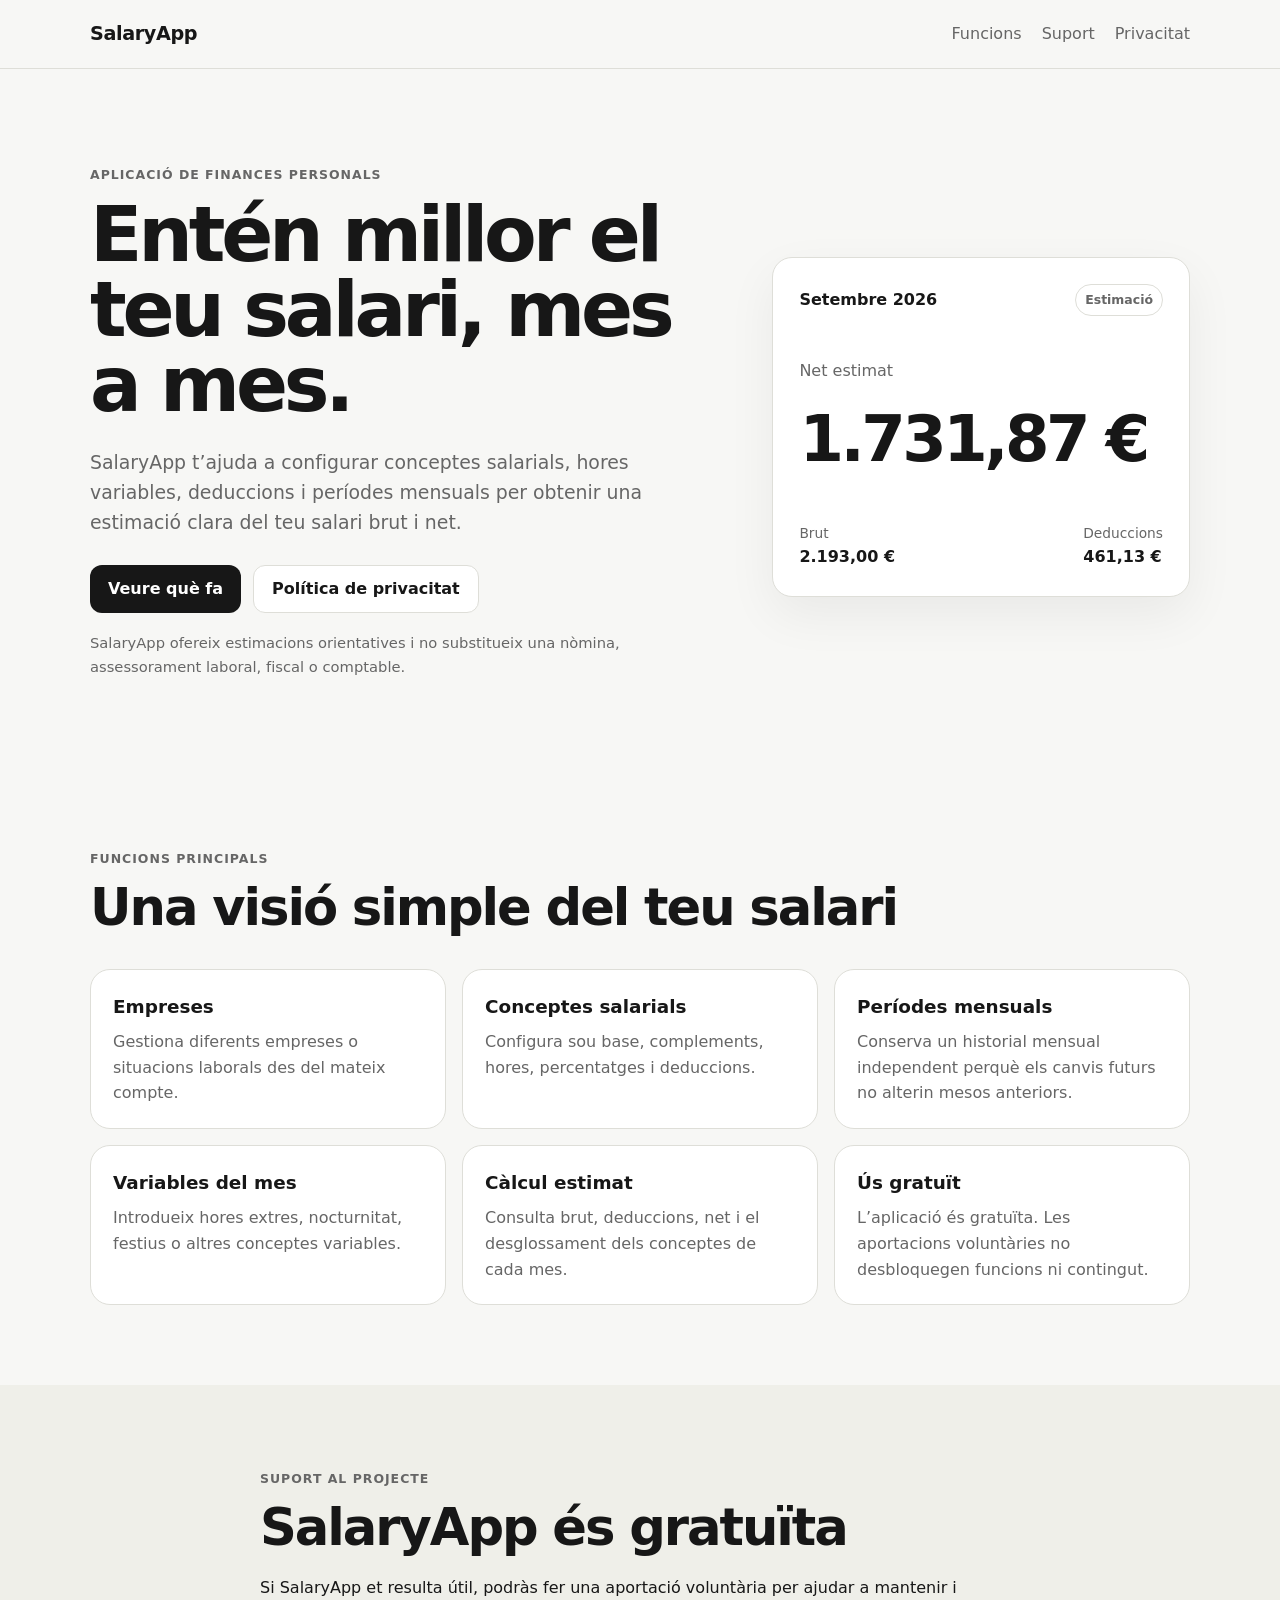
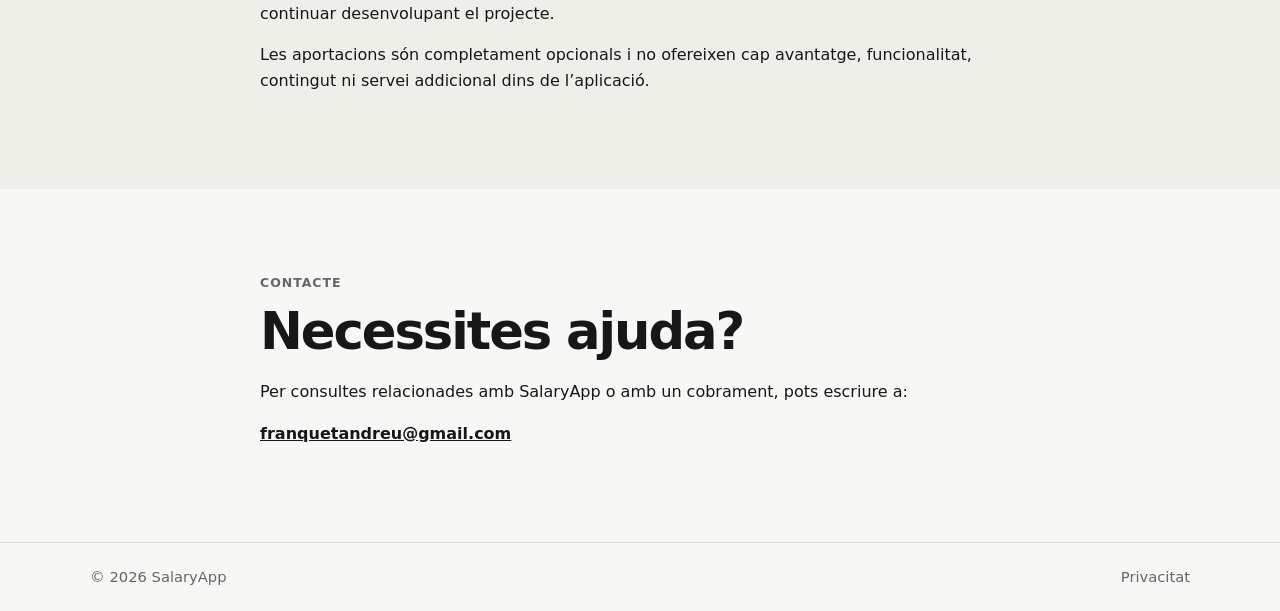
==== index.html @ c5e85986 "Initial SalaryApp landing" ====
<!doctype html>
<html lang="ca">
<head>
  <meta charset="utf-8">
  <meta name="viewport" content="width=device-width, initial-scale=1">
  <meta name="description" content="SalaryApp és una aplicació per estimar i organitzar el teu salari mensual.">
  <title>SalaryApp — Estima i organitza el teu salari</title>
  <link rel="stylesheet" href="styles.css">
</head>
<body>
<header class="site-header">
  <div class="container header-inner">
    <a class="brand" href="#top">SalaryApp</a>
    <nav class="nav">
      <a href="#funcions">Funcions</a>
      <a href="#suport">Suport</a>
      <a href="privacy.html">Privacitat</a>
    </nav>
  </div>
</header>

<main id="top">
  <section class="hero">
    <div class="container hero-grid">
      <div>
        <span class="eyebrow">Aplicació de finances personals</span>
        <h1>Entén millor el teu salari, mes a mes.</h1>
        <p class="lead">
          SalaryApp t’ajuda a configurar conceptes salarials, hores variables,
          deduccions i períodes mensuals per obtenir una estimació clara del teu
          salari brut i net.
        </p>
        <div class="hero-actions">
          <a class="button primary" href="#funcions">Veure què fa</a>
          <a class="button secondary" href="privacy.html">Política de privacitat</a>
        </div>
        <p class="note">
          SalaryApp ofereix estimacions orientatives i no substitueix una nòmina,
          assessorament laboral, fiscal o comptable.
        </p>
      </div>

      <div class="preview-card">
        <div class="preview-top">
          <span>Setembre 2026</span>
          <span class="pill">Estimació</span>
        </div>
        <div class="net-label">Net estimat</div>
        <div class="net-value">1.731,87 €</div>
        <div class="summary-grid">
          <div><span>Brut</span><strong>2.193,00 €</strong></div>
          <div><span>Deduccions</span><strong>461,13 €</strong></div>
        </div>
      </div>
    </div>
  </section>

  <section id="funcions" class="section">
    <div class="container">
      <span class="eyebrow">Funcions principals</span>
      <h2>Una visió simple del teu salari</h2>
      <div class="cards">
        <article class="card"><h3>Empreses</h3><p>Gestiona diferents empreses o situacions laborals des del mateix compte.</p></article>
        <article class="card"><h3>Conceptes salarials</h3><p>Configura sou base, complements, hores, percentatges i deduccions.</p></article>
        <article class="card"><h3>Períodes mensuals</h3><p>Conserva un historial mensual independent perquè els canvis futurs no alterin mesos anteriors.</p></article>
        <article class="card"><h3>Variables del mes</h3><p>Introdueix hores extres, nocturnitat, festius o altres conceptes variables.</p></article>
        <article class="card"><h3>Càlcul estimat</h3><p>Consulta brut, deduccions, net i el desglossament dels conceptes de cada mes.</p></article>
        <article class="card"><h3>Ús gratuït</h3><p>L’aplicació és gratuïta. Les aportacions voluntàries no desbloquegen funcions ni contingut.</p></article>
      </div>
    </div>
  </section>

  <section id="suport" class="section alt">
    <div class="container narrow">
      <span class="eyebrow">Suport al projecte</span>
      <h2>SalaryApp és gratuïta</h2>
      <p>Si SalaryApp et resulta útil, podràs fer una aportació voluntària per ajudar a mantenir i continuar desenvolupant el projecte.</p>
      <p>Les aportacions són completament opcionals i no ofereixen cap avantatge, funcionalitat, contingut ni servei addicional dins de l’aplicació.</p>
    </div>
  </section>

  <section class="section">
    <div class="container narrow">
      <span class="eyebrow">Contacte</span>
      <h2>Necessites ajuda?</h2>
      <p>Per consultes relacionades amb SalaryApp o amb un cobrament, pots escriure a:</p>
      <p><a class="contact-link" href="mailto:franquetandreu@gmail.com">franquetandreu@gmail.com</a></p>
    </div>
  </section>
</main>

<footer class="footer">
  <div class="container footer-inner">
    <span>© 2026 SalaryApp</span>
    <a href="privacy.html">Privacitat</a>
  </div>
</footer>
</body>
</html>
---- styles.css ----
*{box-sizing:border-box} :root{--bg:#f7f7f5;--surface:#fff;--text:#171717;--muted:#666;--border:#deded8;--accent:#171717;--max:1100px}
html{scroll-behavior:smooth} body{margin:0;font-family:Inter,ui-sans-serif,system-ui,-apple-system,BlinkMacSystemFont,"Segoe UI",sans-serif;color:var(--text);background:var(--bg);line-height:1.6} a{color:inherit}
.container{width:min(calc(100% - 40px),var(--max));margin:0 auto}.narrow{max-width:760px}
.site-header{position:sticky;top:0;z-index:20;border-bottom:1px solid var(--border);background:rgba(247,247,245,.94);backdrop-filter:blur(12px)}
.header-inner,.footer-inner{min-height:68px;display:flex;align-items:center;justify-content:space-between;gap:24px}
.brand{text-decoration:none;font-size:1.2rem;font-weight:800;letter-spacing:-.02em}.nav{display:flex;gap:20px}.nav a,.footer a{text-decoration:none;color:var(--muted)}.nav a:hover,.footer a:hover{color:var(--text)}
.hero{padding:92px 0 72px}.hero-grid{display:grid;grid-template-columns:1.2fr .8fr;gap:56px;align-items:center}.eyebrow{display:inline-block;font-size:.78rem;font-weight:800;letter-spacing:.08em;text-transform:uppercase;color:var(--muted);margin-bottom:12px}
h1,h2,h3,p{margin-top:0} h1{font-size:clamp(2.8rem,6vw,5.7rem);line-height:.98;letter-spacing:-.055em;margin-bottom:24px} h2{font-size:clamp(2rem,4vw,3.2rem);line-height:1.05;letter-spacing:-.04em;margin-bottom:20px} h3{font-size:1.15rem;margin-bottom:8px}
.lead{font-size:1.18rem;color:var(--muted);max-width:680px}.note,.updated{color:var(--muted);font-size:.92rem}.hero-actions{display:flex;gap:12px;flex-wrap:wrap;margin:28px 0 18px}
.button{display:inline-flex;align-items:center;justify-content:center;min-height:48px;padding:0 18px;border-radius:12px;font-weight:700;text-decoration:none}.primary{background:var(--accent);color:#fff}.secondary{border:1px solid var(--border);background:var(--surface)}
.preview-card,.card,.legal-note{background:var(--surface);border:1px solid var(--border);border-radius:20px}.preview-card{padding:26px;box-shadow:0 18px 50px rgba(0,0,0,.06)}.preview-top,.summary-grid{display:flex;justify-content:space-between;gap:16px}.preview-top{align-items:center;font-weight:700}
.pill{border:1px solid var(--border);border-radius:999px;padding:5px 9px;font-size:.78rem;color:var(--muted)}.net-label{margin-top:42px;color:var(--muted)}.net-value{font-size:clamp(2.4rem,5vw,4.5rem);font-weight:850;letter-spacing:-.055em;margin:4px 0 32px}
.summary-grid>div{display:flex;flex-direction:column}.summary-grid span{color:var(--muted);font-size:.86rem}.section{padding:80px 0}.alt{background:#efefe9}.cards{display:grid;grid-template-columns:repeat(3,1fr);gap:16px;margin-top:34px}.card{padding:22px}.card p{color:var(--muted);margin-bottom:0}
.contact-link{font-weight:700}.footer{border-top:1px solid var(--border)}.footer-inner{color:var(--muted);font-size:.92rem}.legal{max-width:820px}.legal h1{font-size:clamp(2.5rem,6vw,4.8rem);margin-bottom:12px}.legal h2{font-size:1.45rem;margin-top:34px;margin-bottom:10px}.legal p{color:#444}.legal-note{padding:18px;margin-top:34px;background:#fffbe8}
@media(max-width:800px){.hero{padding-top:64px}.hero-grid,.cards{grid-template-columns:1fr}.hero-grid{gap:32px}.cards{gap:12px}.nav{gap:12px;font-size:.9rem}} @media(max-width:520px){.container{width:min(calc(100% - 28px),var(--max))}.nav a:first-child{display:none}.summary-grid{flex-direction:column}}
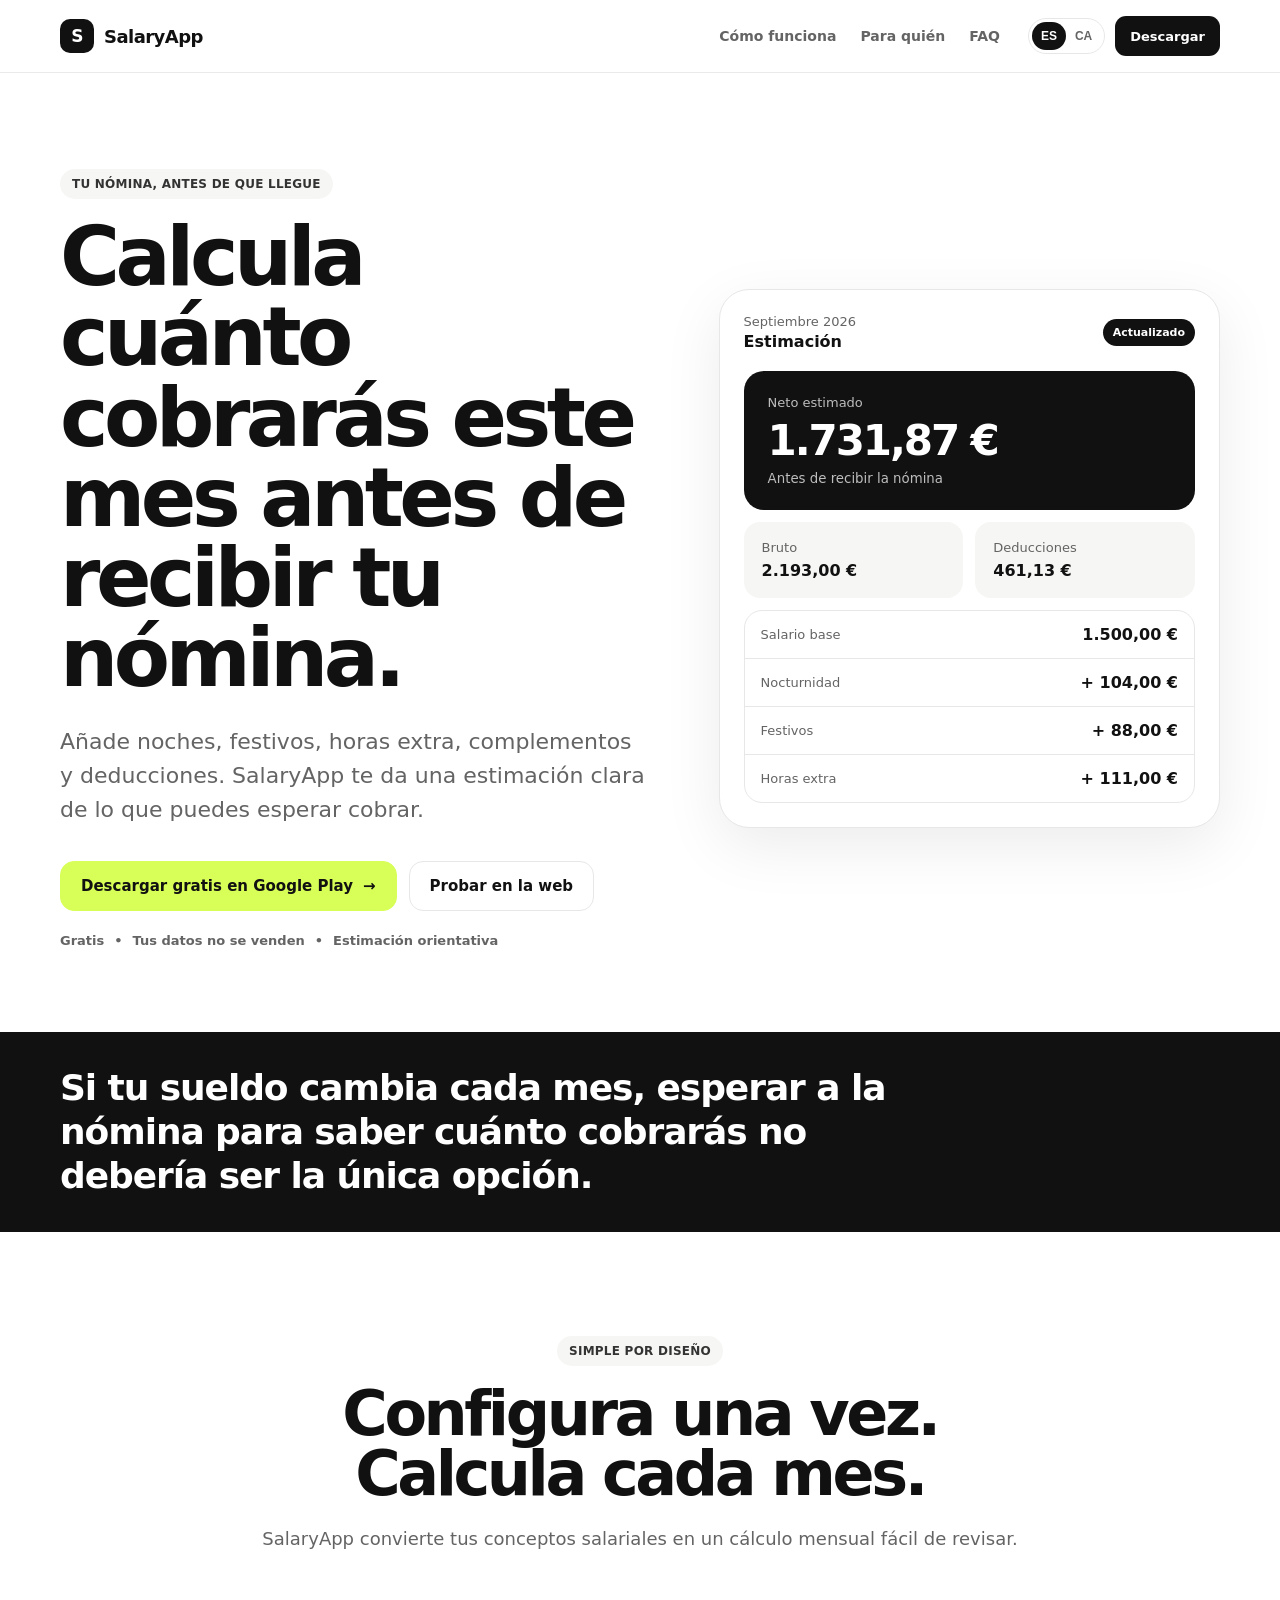
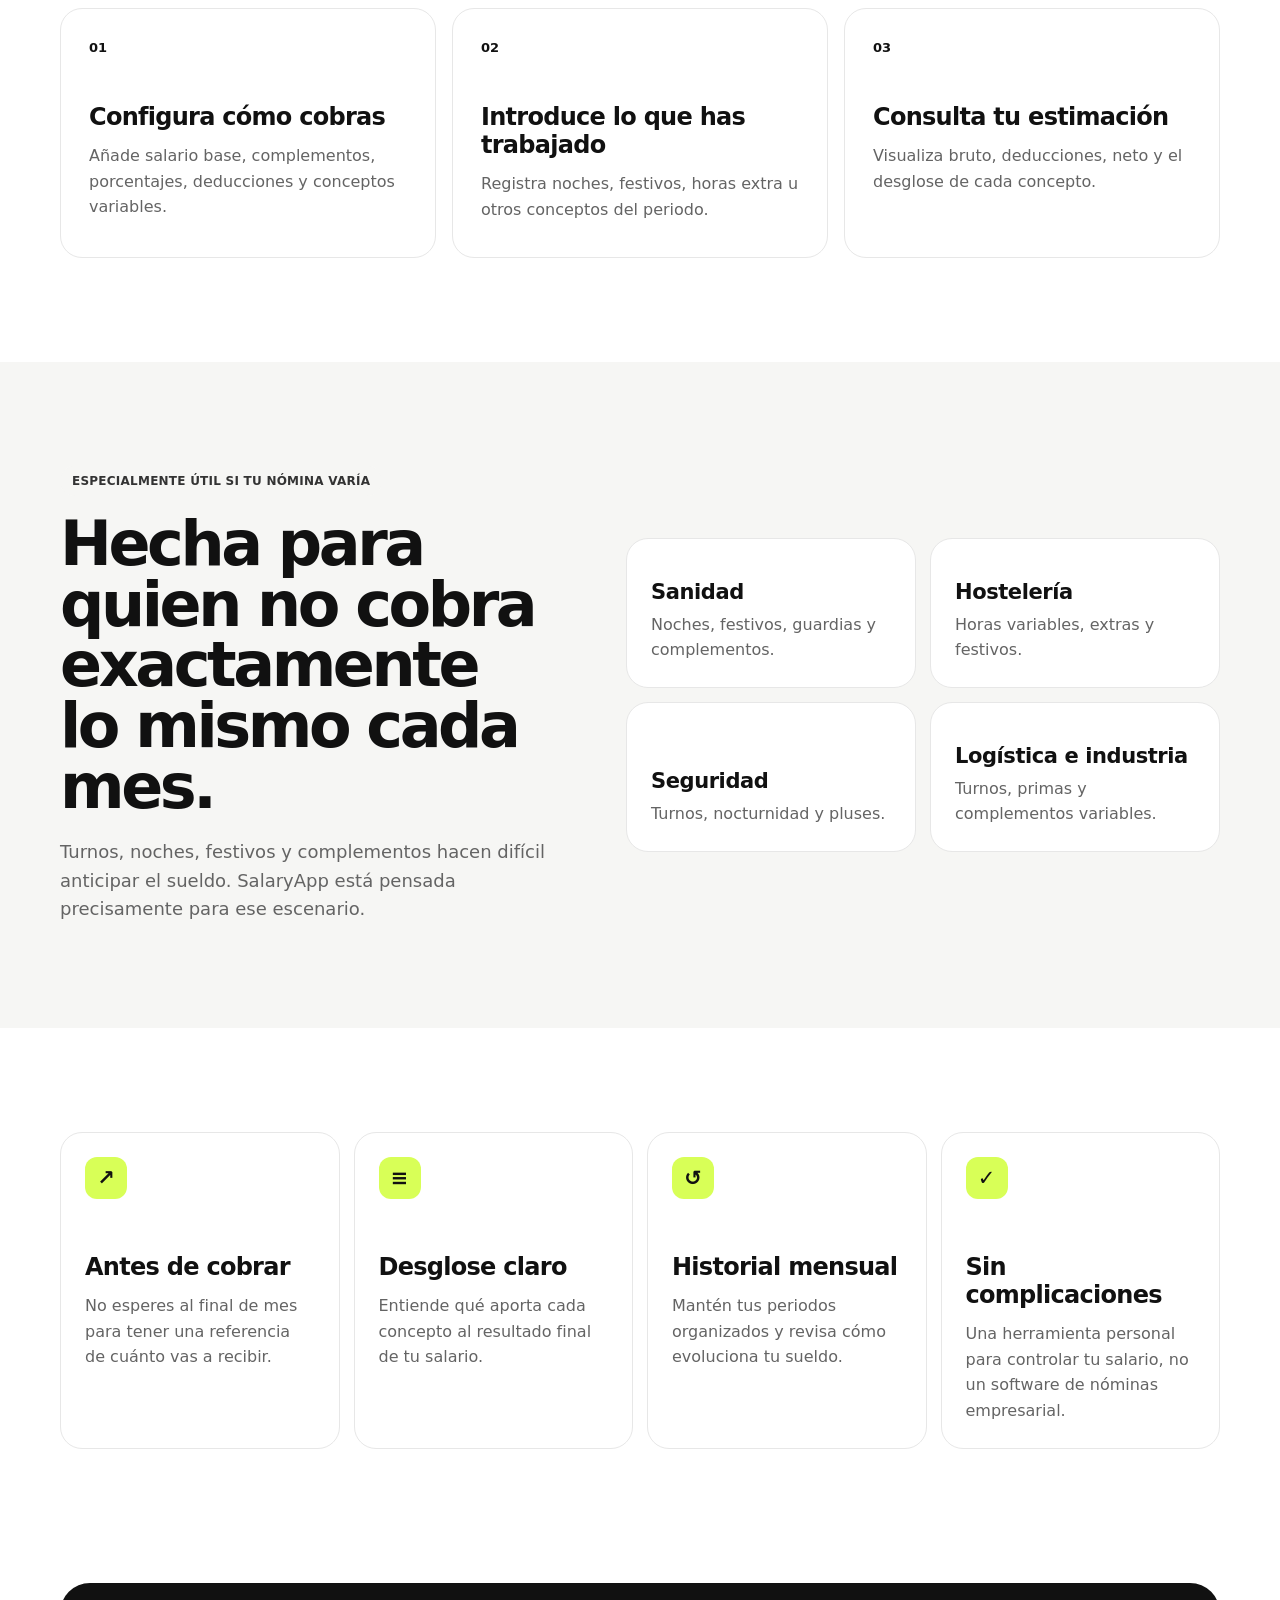
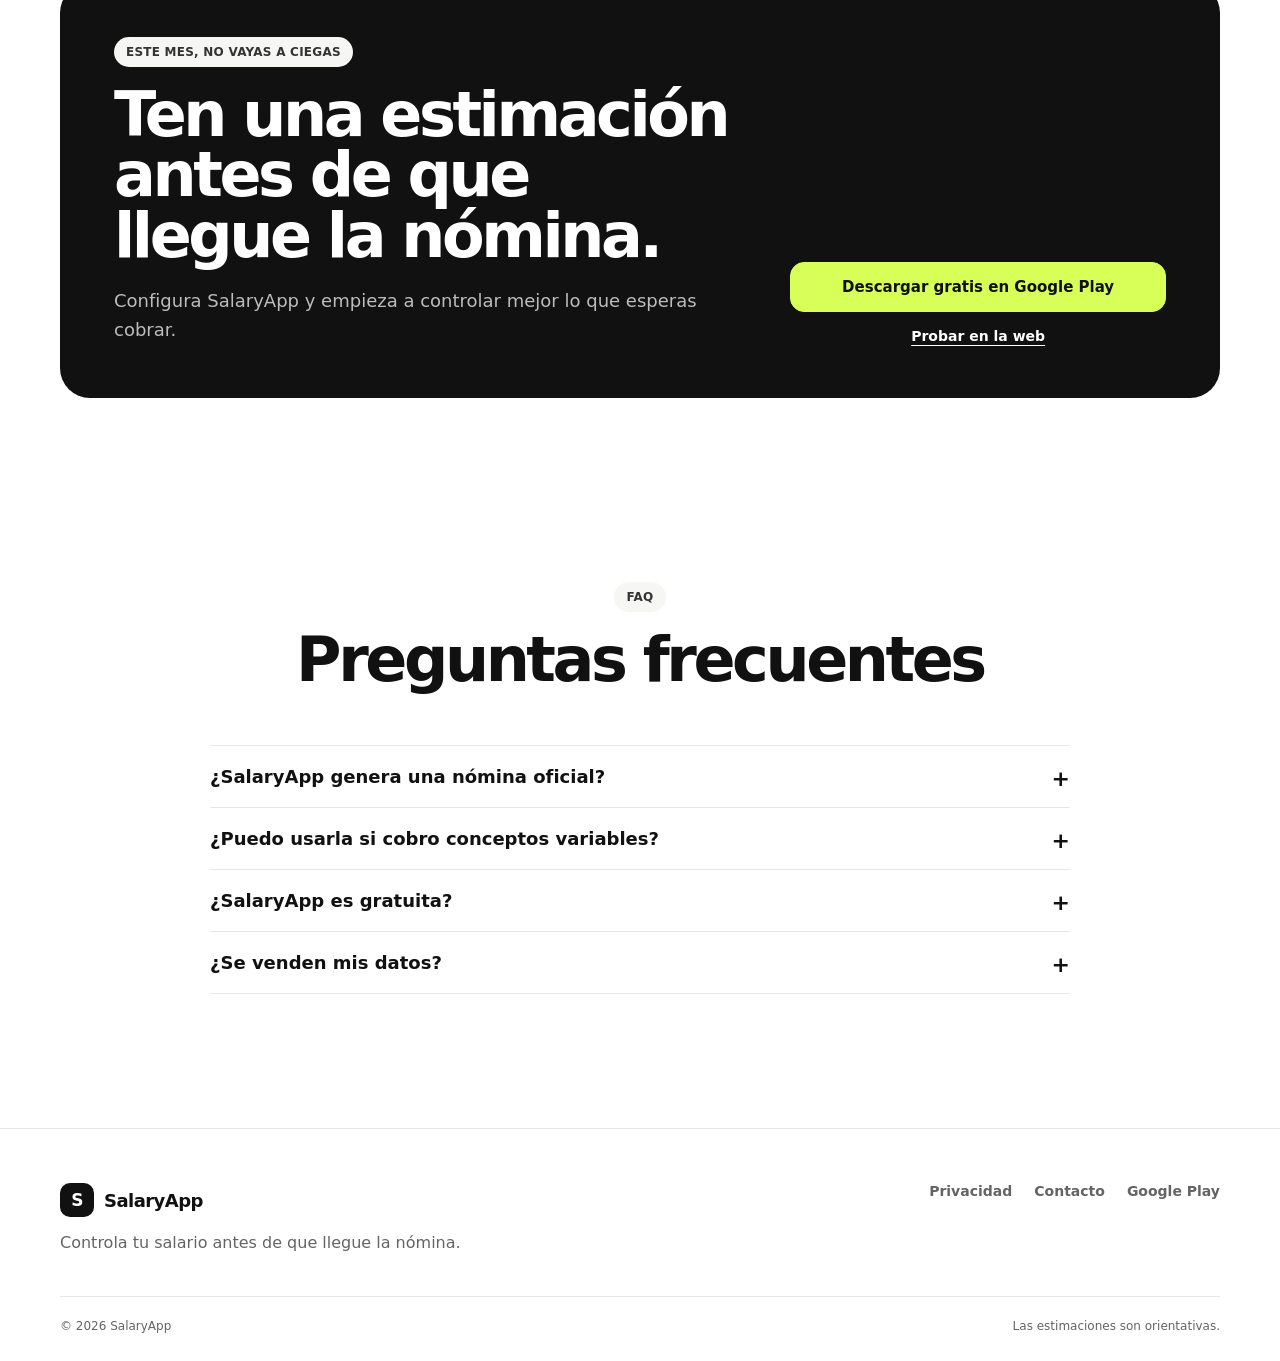
==== commit 4a4cde6e: "V2" ====
--- a/index.html
+++ b/index.html
@@ -1,99 +1,310 @@
 <!doctype html>
-<html lang="ca">
+<html lang="es">
 <head>
-  <meta charset="utf-8">
-  <meta name="viewport" content="width=device-width, initial-scale=1">
-  <meta name="description" content="SalaryApp és una aplicació per estimar i organitzar el teu salari mensual.">
-  <title>SalaryApp — Estima i organitza el teu salari</title>
-  <link rel="stylesheet" href="styles.css">
+  <meta charset="utf-8" />
+  <meta name="viewport" content="width=device-width, initial-scale=1" />
+  <title>SalaryApp | Calcula cuánto cobrarás antes de recibir tu nómina</title>
+  <meta name="description" content="Calcula cuánto cobrarás este mes antes de recibir tu nómina. Controla noches, festivos, horas extra, complementos y deducciones con SalaryApp." />
+  <meta name="robots" content="index,follow,max-image-preview:large" />
+  <meta name="theme-color" content="#111111" />
+
+  <link rel="canonical" href="https://salaryapp-landing.vercel.app/" />
+  <link rel="alternate" hreflang="es" href="https://salaryapp-landing.vercel.app/?lang=es" />
+  <link rel="alternate" hreflang="ca" href="https://salaryapp-landing.vercel.app/?lang=ca" />
+  <link rel="alternate" hreflang="x-default" href="https://salaryapp-landing.vercel.app/" />
+
+  <meta property="og:type" content="website" />
+  <meta property="og:title" content="SalaryApp | Calcula cuánto cobrarás este mes" />
+  <meta property="og:description" content="No esperes a que llegue la nómina. Estima tu sueldo con noches, festivos, horas extra, complementos y deducciones." />
+  <meta property="og:url" content="https://salaryapp-landing.vercel.app/" />
+  <meta property="og:site_name" content="SalaryApp" />
+
+  <meta name="twitter:card" content="summary_large_image" />
+  <meta name="twitter:title" content="SalaryApp | Calcula cuánto cobrarás este mes" />
+  <meta name="twitter:description" content="Estima tu sueldo antes de recibir la nómina." />
+
+  <script type="application/ld+json">
+  {
+    "@context": "https://schema.org",
+    "@type": "SoftwareApplication",
+    "name": "SalaryApp",
+    "applicationCategory": "FinanceApplication",
+    "operatingSystem": "Android, Web",
+    "description": "Aplicación para estimar cuánto cobrarás antes de recibir la nómina teniendo en cuenta salario base, complementos, horas extra, nocturnidad, festivos y deducciones.",
+    "url": "https://salaryapp-landing.vercel.app/",
+    "downloadUrl": "https://play.google.com/store/apps/details?id=com.moapet15.salaryapp",
+    "offers": {
+      "@type": "Offer",
+      "price": "0",
+      "priceCurrency": "EUR"
+    },
+    "author": {
+      "@type": "Person",
+      "name": "Andreu Beltran i Franquet"
+    }
+  }
+  </script>
+
+  <link rel="stylesheet" href="./styles.css" />
 </head>
 <body>
-<header class="site-header">
-  <div class="container header-inner">
-    <a class="brand" href="#top">SalaryApp</a>
-    <nav class="nav">
-      <a href="#funcions">Funcions</a>
-      <a href="#suport">Suport</a>
-      <a href="privacy.html">Privacitat</a>
-    </nav>
-  </div>
-</header>
-
-<main id="top">
-  <section class="hero">
-    <div class="container hero-grid">
+  <a class="skip-link" href="#main">Saltar al contenido</a>
+
+  <header class="site-header">
+    <div class="container nav">
+      <a class="brand" href="#top" aria-label="SalaryApp">
+        <span class="brand-mark">S</span>
+        <span>SalaryApp</span>
+      </a>
+
+      <nav class="nav-links" aria-label="Navegación principal">
+        <a href="#como-funciona" data-i18n="navHow">Cómo funciona</a>
+        <a href="#para-quien" data-i18n="navWho">Para quién</a>
+        <a href="#faq">FAQ</a>
+      </nav>
+
+      <div class="nav-actions">
+        <div class="lang-switch" aria-label="Idioma">
+          <button type="button" class="lang-btn active" data-lang="es">ES</button>
+          <button type="button" class="lang-btn" data-lang="ca">CA</button>
+        </div>
+        <a class="button button-small button-dark"
+           href="https://play.google.com/store/apps/details?id=com.moapet15.salaryapp"
+           target="_blank" rel="noopener"
+           data-track="play_store_click"
+           data-i18n="navDownload">Descargar</a>
+      </div>
+    </div>
+  </header>
+
+  <main id="main">
+    <section class="hero" id="top">
+      <div class="container hero-grid">
+        <div class="hero-copy">
+          <div class="eyebrow" data-i18n="eyebrow">Tu nómina, antes de que llegue</div>
+          <h1 data-i18n="heroTitle">Calcula cuánto cobrarás este mes antes de recibir tu nómina.</h1>
+          <p class="hero-lead" data-i18n="heroLead">
+            Añade noches, festivos, horas extra, complementos y deducciones.
+            SalaryApp te da una estimación clara de lo que puedes esperar cobrar.
+          </p>
+
+          <div class="hero-actions">
+            <a class="button button-primary"
+               href="https://play.google.com/store/apps/details?id=com.moapet15.salaryapp"
+               target="_blank" rel="noopener"
+               data-track="play_store_click">
+              <span data-i18n="ctaPlay">Descargar gratis en Google Play</span>
+              <span aria-hidden="true">→</span>
+            </a>
+            <a class="button button-secondary"
+               href="https://salaryapp-mobile.vercel.app/"
+               target="_blank" rel="noopener"
+               data-track="web_app_click"
+               data-i18n="ctaWeb">Probar en la web</a>
+          </div>
+
+          <div class="trust-row">
+            <span data-i18n="trustFree">Gratis</span>
+            <span>•</span>
+            <span data-i18n="trustPrivacy">Tus datos no se venden</span>
+            <span>•</span>
+            <span data-i18n="trustEstimate">Estimación orientativa</span>
+          </div>
+        </div>
+
+        <div class="salary-demo" aria-label="Ejemplo de cálculo salarial">
+          <div class="demo-topbar">
+            <div>
+              <span class="demo-kicker" data-i18n="demoMonth">Septiembre 2026</span>
+              <strong data-i18n="demoEstimate">Estimación</strong>
+            </div>
+            <span class="demo-status" data-i18n="demoUpdated">Actualizado</span>
+          </div>
+
+          <div class="net-card">
+            <span data-i18n="demoNet">Neto estimado</span>
+            <strong>1.731,87 €</strong>
+            <small data-i18n="demoBefore">Antes de recibir la nómina</small>
+          </div>
+
+          <div class="demo-grid">
+            <div>
+              <span data-i18n="demoGross">Bruto</span>
+              <strong>2.193,00 €</strong>
+            </div>
+            <div>
+              <span data-i18n="demoDeductions">Deducciones</span>
+              <strong>461,13 €</strong>
+            </div>
+          </div>
+
+          <div class="concept-list">
+            <div><span data-i18n="conceptBase">Salario base</span><strong>1.500,00 €</strong></div>
+            <div><span data-i18n="conceptNight">Nocturnidad</span><strong>+ 104,00 €</strong></div>
+            <div><span data-i18n="conceptHoliday">Festivos</span><strong>+ 88,00 €</strong></div>
+            <div><span data-i18n="conceptExtra">Horas extra</span><strong>+ 111,00 €</strong></div>
+          </div>
+        </div>
+      </div>
+    </section>
+
+    <section class="problem-strip">
+      <div class="container">
+        <p data-i18n="problem">
+          Si tu sueldo cambia cada mes, esperar a la nómina para saber cuánto cobrarás no debería ser la única opción.
+        </p>
+      </div>
+    </section>
+
+    <section class="section" id="como-funciona">
+      <div class="container">
+        <div class="section-heading">
+          <span class="section-kicker" data-i18n="howKicker">Simple por diseño</span>
+          <h2 data-i18n="howTitle">Configura una vez. Calcula cada mes.</h2>
+          <p data-i18n="howLead">
+            SalaryApp convierte tus conceptos salariales en un cálculo mensual fácil de revisar.
+          </p>
+        </div>
+
+        <div class="steps">
+          <article class="step-card">
+            <span class="step-number">01</span>
+            <h3 data-i18n="step1Title">Configura cómo cobras</h3>
+            <p data-i18n="step1Text">Añade salario base, complementos, porcentajes, deducciones y conceptos variables.</p>
+          </article>
+          <article class="step-card">
+            <span class="step-number">02</span>
+            <h3 data-i18n="step2Title">Introduce lo que has trabajado</h3>
+            <p data-i18n="step2Text">Registra noches, festivos, horas extra u otros conceptos del periodo.</p>
+          </article>
+          <article class="step-card">
+            <span class="step-number">03</span>
+            <h3 data-i18n="step3Title">Consulta tu estimación</h3>
+            <p data-i18n="step3Text">Visualiza bruto, deducciones, neto y el desglose de cada concepto.</p>
+          </article>
+        </div>
+      </div>
+    </section>
+
+    <section class="section section-soft" id="para-quien">
+      <div class="container split">
+        <div class="section-heading left">
+          <span class="section-kicker" data-i18n="whoKicker">Especialmente útil si tu nómina varía</span>
+          <h2 data-i18n="whoTitle">Hecha para quien no cobra exactamente lo mismo cada mes.</h2>
+          <p data-i18n="whoLead">
+            Turnos, noches, festivos y complementos hacen difícil anticipar el sueldo. SalaryApp está pensada precisamente para ese escenario.
+          </p>
+        </div>
+
+        <div class="audience-grid">
+          <article><strong data-i18n="sectorHealth">Sanidad</strong><span data-i18n="sectorHealthText">Noches, festivos, guardias y complementos.</span></article>
+          <article><strong data-i18n="sectorHospitality">Hostelería</strong><span data-i18n="sectorHospitalityText">Horas variables, extras y festivos.</span></article>
+          <article><strong data-i18n="sectorSecurity">Seguridad</strong><span data-i18n="sectorSecurityText">Turnos, nocturnidad y pluses.</span></article>
+          <article><strong data-i18n="sectorLogistics">Logística e industria</strong><span data-i18n="sectorLogisticsText">Turnos, primas y complementos variables.</span></article>
+        </div>
+      </div>
+    </section>
+
+    <section class="section">
+      <div class="container feature-grid">
+        <article class="feature-card">
+          <span class="feature-icon">↗</span>
+          <h3 data-i18n="feature1Title">Antes de cobrar</h3>
+          <p data-i18n="feature1Text">No esperes al final de mes para tener una referencia de cuánto vas a recibir.</p>
+        </article>
+        <article class="feature-card">
+          <span class="feature-icon">≡</span>
+          <h3 data-i18n="feature2Title">Desglose claro</h3>
+          <p data-i18n="feature2Text">Entiende qué aporta cada concepto al resultado final de tu salario.</p>
+        </article>
+        <article class="feature-card">
+          <span class="feature-icon">↺</span>
+          <h3 data-i18n="feature3Title">Historial mensual</h3>
+          <p data-i18n="feature3Text">Mantén tus periodos organizados y revisa cómo evoluciona tu sueldo.</p>
+        </article>
+        <article class="feature-card">
+          <span class="feature-icon">✓</span>
+          <h3 data-i18n="feature4Title">Sin complicaciones</h3>
+          <p data-i18n="feature4Text">Una herramienta personal para controlar tu salario, no un software de nóminas empresarial.</p>
+        </article>
+      </div>
+    </section>
+
+    <section class="section final-cta">
+      <div class="container final-card">
+        <div>
+          <span class="section-kicker" data-i18n="finalKicker">Este mes, no vayas a ciegas</span>
+          <h2 data-i18n="finalTitle">Ten una estimación antes de que llegue la nómina.</h2>
+          <p data-i18n="finalText">Configura SalaryApp y empieza a controlar mejor lo que esperas cobrar.</p>
+        </div>
+        <div class="final-actions">
+          <a class="button button-primary"
+             href="https://play.google.com/store/apps/details?id=com.moapet15.salaryapp"
+             target="_blank" rel="noopener"
+             data-track="play_store_click"
+             data-i18n="ctaPlay">Descargar gratis en Google Play</a>
+          <a class="text-link"
+             href="https://salaryapp-mobile.vercel.app/"
+             target="_blank" rel="noopener"
+             data-track="web_app_click"
+             data-i18n="ctaWeb">Probar en la web</a>
+        </div>
+      </div>
+    </section>
+
+    <section class="section faq" id="faq">
+      <div class="container">
+        <div class="section-heading">
+          <span class="section-kicker">FAQ</span>
+          <h2 data-i18n="faqTitle">Preguntas frecuentes</h2>
+        </div>
+
+        <div class="faq-list">
+          <details>
+            <summary data-i18n="faq1Q">¿SalaryApp genera una nómina oficial?</summary>
+            <p data-i18n="faq1A">No. SalaryApp ofrece estimaciones orientativas basadas en los datos que introduces y no sustituye una nómina oficial ni asesoramiento laboral, fiscal o contable.</p>
+          </details>
+          <details>
+            <summary data-i18n="faq2Q">¿Puedo usarla si cobro conceptos variables?</summary>
+            <p data-i18n="faq2A">Sí. Está pensada especialmente para registrar horas extra, nocturnidad, festivos, complementos y otros conceptos que pueden cambiar cada mes.</p>
+          </details>
+          <details>
+            <summary data-i18n="faq3Q">¿SalaryApp es gratuita?</summary>
+            <p data-i18n="faq3A">Sí. Actualmente SalaryApp puede utilizarse gratuitamente.</p>
+          </details>
+          <details>
+            <summary data-i18n="faq4Q">¿Se venden mis datos?</summary>
+            <p data-i18n="faq4A">No. SalaryApp no vende tus datos personales. Consulta la política de privacidad para conocer qué información se trata y con qué finalidad.</p>
+          </details>
+        </div>
+      </div>
+    </section>
+  </main>
+
+  <footer class="footer">
+    <div class="container footer-grid">
       <div>
-        <span class="eyebrow">Aplicació de finances personals</span>
-        <h1>Entén millor el teu salari, mes a mes.</h1>
-        <p class="lead">
-          SalaryApp t’ajuda a configurar conceptes salarials, hores variables,
-          deduccions i períodes mensuals per obtenir una estimació clara del teu
-          salari brut i net.
-        </p>
-        <div class="hero-actions">
-          <a class="button primary" href="#funcions">Veure què fa</a>
-          <a class="button secondary" href="privacy.html">Política de privacitat</a>
-        </div>
-        <p class="note">
-          SalaryApp ofereix estimacions orientatives i no substitueix una nòmina,
-          assessorament laboral, fiscal o comptable.
-        </p>
-      </div>
-
-      <div class="preview-card">
-        <div class="preview-top">
-          <span>Setembre 2026</span>
-          <span class="pill">Estimació</span>
-        </div>
-        <div class="net-label">Net estimat</div>
-        <div class="net-value">1.731,87 €</div>
-        <div class="summary-grid">
-          <div><span>Brut</span><strong>2.193,00 €</strong></div>
-          <div><span>Deduccions</span><strong>461,13 €</strong></div>
-        </div>
+        <a class="brand" href="#top">
+          <span class="brand-mark">S</span>
+          <span>SalaryApp</span>
+        </a>
+        <p data-i18n="footerText">Controla tu salario antes de que llegue la nómina.</p>
+      </div>
+
+      <div class="footer-links">
+        <a href="./privacy.html" data-i18n="privacy">Privacidad</a>
+        <a href="mailto:franquetandreu@gmail.com" data-i18n="contact">Contacto</a>
+        <a href="https://play.google.com/store/apps/details?id=com.moapet15.salaryapp"
+           target="_blank" rel="noopener"
+           data-track="play_store_click">Google Play</a>
       </div>
     </div>
-  </section>
-
-  <section id="funcions" class="section">
-    <div class="container">
-      <span class="eyebrow">Funcions principals</span>
-      <h2>Una visió simple del teu salari</h2>
-      <div class="cards">
-        <article class="card"><h3>Empreses</h3><p>Gestiona diferents empreses o situacions laborals des del mateix compte.</p></article>
-        <article class="card"><h3>Conceptes salarials</h3><p>Configura sou base, complements, hores, percentatges i deduccions.</p></article>
-        <article class="card"><h3>Períodes mensuals</h3><p>Conserva un historial mensual independent perquè els canvis futurs no alterin mesos anteriors.</p></article>
-        <article class="card"><h3>Variables del mes</h3><p>Introdueix hores extres, nocturnitat, festius o altres conceptes variables.</p></article>
-        <article class="card"><h3>Càlcul estimat</h3><p>Consulta brut, deduccions, net i el desglossament dels conceptes de cada mes.</p></article>
-        <article class="card"><h3>Ús gratuït</h3><p>L’aplicació és gratuïta. Les aportacions voluntàries no desbloquegen funcions ni contingut.</p></article>
-      </div>
+    <div class="container footer-bottom">
+      <span>© 2026 SalaryApp</span>
+      <span data-i18n="legalNote">Las estimaciones son orientativas.</span>
     </div>
-  </section>
-
-  <section id="suport" class="section alt">
-    <div class="container narrow">
-      <span class="eyebrow">Suport al projecte</span>
-      <h2>SalaryApp és gratuïta</h2>
-      <p>Si SalaryApp et resulta útil, podràs fer una aportació voluntària per ajudar a mantenir i continuar desenvolupant el projecte.</p>
-      <p>Les aportacions són completament opcionals i no ofereixen cap avantatge, funcionalitat, contingut ni servei addicional dins de l’aplicació.</p>
-    </div>
-  </section>
-
-  <section class="section">
-    <div class="container narrow">
-      <span class="eyebrow">Contacte</span>
-      <h2>Necessites ajuda?</h2>
-      <p>Per consultes relacionades amb SalaryApp o amb un cobrament, pots escriure a:</p>
-      <p><a class="contact-link" href="mailto:franquetandreu@gmail.com">franquetandreu@gmail.com</a></p>
-    </div>
-  </section>
-</main>
-
-<footer class="footer">
-  <div class="container footer-inner">
-    <span>© 2026 SalaryApp</span>
-    <a href="privacy.html">Privacitat</a>
-  </div>
-</footer>
+  </footer>
+
+  <script src="./script.js" defer></script>
 </body>
 </html>
--- a/styles.css
+++ b/styles.css
@@ -1,15 +1,608 @@
-*{box-sizing:border-box} :root{--bg:#f7f7f5;--surface:#fff;--text:#171717;--muted:#666;--border:#deded8;--accent:#171717;--max:1100px}
-html{scroll-behavior:smooth} body{margin:0;font-family:Inter,ui-sans-serif,system-ui,-apple-system,BlinkMacSystemFont,"Segoe UI",sans-serif;color:var(--text);background:var(--bg);line-height:1.6} a{color:inherit}
-.container{width:min(calc(100% - 40px),var(--max));margin:0 auto}.narrow{max-width:760px}
-.site-header{position:sticky;top:0;z-index:20;border-bottom:1px solid var(--border);background:rgba(247,247,245,.94);backdrop-filter:blur(12px)}
-.header-inner,.footer-inner{min-height:68px;display:flex;align-items:center;justify-content:space-between;gap:24px}
-.brand{text-decoration:none;font-size:1.2rem;font-weight:800;letter-spacing:-.02em}.nav{display:flex;gap:20px}.nav a,.footer a{text-decoration:none;color:var(--muted)}.nav a:hover,.footer a:hover{color:var(--text)}
-.hero{padding:92px 0 72px}.hero-grid{display:grid;grid-template-columns:1.2fr .8fr;gap:56px;align-items:center}.eyebrow{display:inline-block;font-size:.78rem;font-weight:800;letter-spacing:.08em;text-transform:uppercase;color:var(--muted);margin-bottom:12px}
-h1,h2,h3,p{margin-top:0} h1{font-size:clamp(2.8rem,6vw,5.7rem);line-height:.98;letter-spacing:-.055em;margin-bottom:24px} h2{font-size:clamp(2rem,4vw,3.2rem);line-height:1.05;letter-spacing:-.04em;margin-bottom:20px} h3{font-size:1.15rem;margin-bottom:8px}
-.lead{font-size:1.18rem;color:var(--muted);max-width:680px}.note,.updated{color:var(--muted);font-size:.92rem}.hero-actions{display:flex;gap:12px;flex-wrap:wrap;margin:28px 0 18px}
-.button{display:inline-flex;align-items:center;justify-content:center;min-height:48px;padding:0 18px;border-radius:12px;font-weight:700;text-decoration:none}.primary{background:var(--accent);color:#fff}.secondary{border:1px solid var(--border);background:var(--surface)}
-.preview-card,.card,.legal-note{background:var(--surface);border:1px solid var(--border);border-radius:20px}.preview-card{padding:26px;box-shadow:0 18px 50px rgba(0,0,0,.06)}.preview-top,.summary-grid{display:flex;justify-content:space-between;gap:16px}.preview-top{align-items:center;font-weight:700}
-.pill{border:1px solid var(--border);border-radius:999px;padding:5px 9px;font-size:.78rem;color:var(--muted)}.net-label{margin-top:42px;color:var(--muted)}.net-value{font-size:clamp(2.4rem,5vw,4.5rem);font-weight:850;letter-spacing:-.055em;margin:4px 0 32px}
-.summary-grid>div{display:flex;flex-direction:column}.summary-grid span{color:var(--muted);font-size:.86rem}.section{padding:80px 0}.alt{background:#efefe9}.cards{display:grid;grid-template-columns:repeat(3,1fr);gap:16px;margin-top:34px}.card{padding:22px}.card p{color:var(--muted);margin-bottom:0}
-.contact-link{font-weight:700}.footer{border-top:1px solid var(--border)}.footer-inner{color:var(--muted);font-size:.92rem}.legal{max-width:820px}.legal h1{font-size:clamp(2.5rem,6vw,4.8rem);margin-bottom:12px}.legal h2{font-size:1.45rem;margin-top:34px;margin-bottom:10px}.legal p{color:#444}.legal-note{padding:18px;margin-top:34px;background:#fffbe8}
-@media(max-width:800px){.hero{padding-top:64px}.hero-grid,.cards{grid-template-columns:1fr}.hero-grid{gap:32px}.cards{gap:12px}.nav{gap:12px;font-size:.9rem}} @media(max-width:520px){.container{width:min(calc(100% - 28px),var(--max))}.nav a:first-child{display:none}.summary-grid{flex-direction:column}}
+:root {
+  --bg: #ffffff;
+  --text: #111111;
+  --muted: #646464;
+  --line: #e7e7e7;
+  --soft: #f6f6f4;
+  --card: #ffffff;
+  --accent: #d8ff57;
+  --accent-strong: #c7f53f;
+  --radius: 22px;
+  --shadow: 0 18px 60px rgba(0,0,0,.08);
+  --max: 1160px;
+}
+
+* { box-sizing: border-box; }
+
+html {
+  scroll-behavior: smooth;
+  background: var(--bg);
+}
+
+body {
+  margin: 0;
+  color: var(--text);
+  background: var(--bg);
+  font-family: Inter, ui-sans-serif, system-ui, -apple-system, BlinkMacSystemFont, "Segoe UI", sans-serif;
+  -webkit-font-smoothing: antialiased;
+}
+
+a { color: inherit; text-decoration: none; }
+button, a { -webkit-tap-highlight-color: transparent; }
+
+.container {
+  width: min(calc(100% - 40px), var(--max));
+  margin-inline: auto;
+}
+
+.skip-link {
+  position: absolute;
+  left: -9999px;
+  top: 10px;
+  background: #111;
+  color: #fff;
+  padding: 10px 14px;
+  z-index: 100;
+}
+.skip-link:focus { left: 10px; }
+
+.site-header {
+  position: sticky;
+  top: 0;
+  z-index: 50;
+  border-bottom: 1px solid rgba(231,231,231,.85);
+  background: rgba(255,255,255,.9);
+  backdrop-filter: blur(18px);
+}
+
+.nav {
+  min-height: 72px;
+  display: flex;
+  align-items: center;
+  gap: 28px;
+}
+
+.brand {
+  display: inline-flex;
+  align-items: center;
+  gap: 10px;
+  font-weight: 800;
+  letter-spacing: -.03em;
+  font-size: 18px;
+  white-space: nowrap;
+}
+
+.brand-mark {
+  display: grid;
+  place-items: center;
+  width: 34px;
+  height: 34px;
+  border-radius: 10px;
+  background: var(--text);
+  color: #fff;
+  font-size: 17px;
+}
+
+.nav-links {
+  display: flex;
+  gap: 24px;
+  margin-left: auto;
+  color: var(--muted);
+  font-size: 14px;
+  font-weight: 650;
+}
+
+.nav-links a:hover { color: var(--text); }
+
+.nav-actions {
+  display: flex;
+  align-items: center;
+  gap: 10px;
+}
+
+.lang-switch {
+  display: flex;
+  border: 1px solid var(--line);
+  border-radius: 999px;
+  padding: 3px;
+}
+
+.lang-btn {
+  border: 0;
+  background: transparent;
+  color: var(--muted);
+  border-radius: 999px;
+  padding: 7px 9px;
+  cursor: pointer;
+  font-size: 12px;
+  font-weight: 800;
+}
+
+.lang-btn.active {
+  background: var(--text);
+  color: #fff;
+}
+
+.button {
+  min-height: 50px;
+  display: inline-flex;
+  align-items: center;
+  justify-content: center;
+  gap: 10px;
+  padding: 0 20px;
+  border-radius: 14px;
+  font-size: 15px;
+  font-weight: 800;
+  transition: transform .18s ease, background .18s ease, border-color .18s ease;
+}
+
+.button:hover { transform: translateY(-1px); }
+
+.button-small {
+  min-height: 40px;
+  padding-inline: 15px;
+  border-radius: 11px;
+  font-size: 13px;
+}
+
+.button-dark {
+  background: var(--text);
+  color: #fff;
+}
+
+.button-primary {
+  background: var(--accent);
+  color: #111;
+  border: 1px solid var(--accent);
+}
+
+.button-primary:hover { background: var(--accent-strong); }
+
+.button-secondary {
+  border: 1px solid var(--line);
+  background: #fff;
+}
+
+.hero {
+  padding: 96px 0 84px;
+  overflow: hidden;
+}
+
+.hero-grid {
+  display: grid;
+  grid-template-columns: minmax(0, 1.08fr) minmax(380px, .92fr);
+  align-items: center;
+  gap: 70px;
+}
+
+.eyebrow,
+.section-kicker {
+  display: inline-flex;
+  width: fit-content;
+  align-items: center;
+  gap: 8px;
+  margin-bottom: 18px;
+  padding: 8px 12px;
+  border-radius: 999px;
+  background: var(--soft);
+  color: #333;
+  font-size: 12px;
+  font-weight: 850;
+  letter-spacing: .02em;
+  text-transform: uppercase;
+}
+
+.hero h1,
+.section-heading h2,
+.final-card h2 {
+  margin: 0;
+  letter-spacing: -.055em;
+  line-height: .98;
+}
+
+.hero h1 {
+  max-width: 760px;
+  font-size: clamp(48px, 6.4vw, 82px);
+}
+
+.hero-lead {
+  max-width: 690px;
+  margin: 26px 0 0;
+  color: var(--muted);
+  font-size: clamp(18px, 2vw, 22px);
+  line-height: 1.55;
+}
+
+.hero-actions {
+  display: flex;
+  flex-wrap: wrap;
+  gap: 12px;
+  margin-top: 34px;
+}
+
+.trust-row {
+  display: flex;
+  flex-wrap: wrap;
+  gap: 10px;
+  margin-top: 22px;
+  color: var(--muted);
+  font-size: 13px;
+  font-weight: 650;
+}
+
+.salary-demo {
+  position: relative;
+  border: 1px solid var(--line);
+  border-radius: 30px;
+  background: #fff;
+  padding: 24px;
+  box-shadow: var(--shadow);
+}
+
+.salary-demo::before {
+  content: "";
+  position: absolute;
+  width: 240px;
+  height: 240px;
+  right: -90px;
+  top: -100px;
+  border-radius: 50%;
+  background: var(--accent);
+  filter: blur(1px);
+  opacity: .55;
+  z-index: -1;
+}
+
+.demo-topbar,
+.demo-grid,
+.concept-list > div {
+  display: flex;
+  align-items: center;
+  justify-content: space-between;
+}
+
+.demo-topbar { margin-bottom: 20px; }
+
+.demo-topbar > div {
+  display: flex;
+  flex-direction: column;
+  gap: 3px;
+}
+
+.demo-kicker,
+.net-card span,
+.demo-grid span,
+.concept-list span {
+  color: var(--muted);
+  font-size: 13px;
+}
+
+.demo-status {
+  display: inline-flex;
+  padding: 7px 10px;
+  border-radius: 999px;
+  background: #111;
+  color: #fff;
+  font-size: 11px;
+  font-weight: 800;
+}
+
+.net-card {
+  display: flex;
+  flex-direction: column;
+  gap: 6px;
+  border-radius: 20px;
+  background: var(--text);
+  color: #fff;
+  padding: 24px;
+}
+
+.net-card span,
+.net-card small { color: #bdbdbd; }
+
+.net-card strong {
+  font-size: 42px;
+  letter-spacing: -.05em;
+}
+
+.demo-grid {
+  gap: 12px;
+  margin: 12px 0;
+}
+
+.demo-grid > div {
+  flex: 1;
+  display: flex;
+  flex-direction: column;
+  gap: 6px;
+  padding: 18px;
+  background: var(--soft);
+  border-radius: 16px;
+}
+
+.concept-list {
+  border: 1px solid var(--line);
+  border-radius: 18px;
+  overflow: hidden;
+}
+
+.concept-list > div {
+  gap: 16px;
+  padding: 14px 16px;
+  border-bottom: 1px solid var(--line);
+}
+
+.concept-list > div:last-child { border-bottom: 0; }
+
+.problem-strip {
+  background: var(--text);
+  color: #fff;
+  padding: 34px 0;
+}
+
+.problem-strip p {
+  max-width: 900px;
+  margin: 0;
+  font-size: clamp(22px, 3vw, 36px);
+  line-height: 1.22;
+  letter-spacing: -.03em;
+  font-weight: 750;
+}
+
+.section { padding: 104px 0; }
+.section-soft { background: var(--soft); }
+
+.section-heading {
+  max-width: 760px;
+  margin: 0 auto 54px;
+  text-align: center;
+}
+
+.section-heading.left {
+  margin: 0;
+  text-align: left;
+}
+
+.section-heading h2,
+.final-card h2 {
+  font-size: clamp(38px, 5vw, 62px);
+}
+
+.section-heading p,
+.final-card p {
+  margin: 20px 0 0;
+  color: var(--muted);
+  font-size: 18px;
+  line-height: 1.6;
+}
+
+.steps {
+  display: grid;
+  grid-template-columns: repeat(3, 1fr);
+  gap: 16px;
+}
+
+.step-card,
+.feature-card,
+.audience-grid article {
+  border: 1px solid var(--line);
+  border-radius: var(--radius);
+  background: var(--card);
+}
+
+.step-card {
+  padding: 28px;
+  min-height: 250px;
+}
+
+.step-number {
+  display: inline-block;
+  margin-bottom: 48px;
+  font-size: 13px;
+  font-weight: 900;
+}
+
+.step-card h3,
+.feature-card h3 {
+  margin: 0 0 12px;
+  letter-spacing: -.03em;
+  font-size: 24px;
+}
+
+.step-card p,
+.feature-card p,
+.audience-grid span {
+  margin: 0;
+  color: var(--muted);
+  line-height: 1.6;
+}
+
+.split {
+  display: grid;
+  grid-template-columns: .9fr 1.1fr;
+  align-items: center;
+  gap: 80px;
+}
+
+.audience-grid {
+  display: grid;
+  grid-template-columns: 1fr 1fr;
+  gap: 14px;
+}
+
+.audience-grid article {
+  min-height: 150px;
+  padding: 24px;
+  display: flex;
+  flex-direction: column;
+  justify-content: flex-end;
+  gap: 8px;
+}
+
+.audience-grid strong {
+  font-size: 21px;
+  letter-spacing: -.02em;
+}
+
+.feature-grid {
+  display: grid;
+  grid-template-columns: repeat(4, 1fr);
+  gap: 14px;
+}
+
+.feature-card {
+  min-height: 255px;
+  padding: 24px;
+}
+
+.feature-icon {
+  display: grid;
+  place-items: center;
+  width: 42px;
+  height: 42px;
+  margin-bottom: 54px;
+  border-radius: 12px;
+  background: var(--accent);
+  font-size: 21px;
+  font-weight: 900;
+}
+
+.final-cta { padding-top: 30px; }
+
+.final-card {
+  display: grid;
+  grid-template-columns: 1.25fr .75fr;
+  gap: 50px;
+  align-items: end;
+  padding: 54px;
+  border-radius: 30px;
+  background: var(--text);
+  color: #fff;
+}
+
+.final-card p { color: #bcbcbc; }
+
+.final-actions {
+  display: flex;
+  flex-direction: column;
+  align-items: stretch;
+  gap: 16px;
+}
+
+.text-link {
+  color: #fff;
+  text-align: center;
+  font-size: 14px;
+  font-weight: 750;
+  text-decoration: underline;
+  text-underline-offset: 4px;
+}
+
+.faq { padding-top: 80px; }
+
+.faq-list {
+  max-width: 860px;
+  margin: 0 auto;
+  border-top: 1px solid var(--line);
+}
+
+details {
+  border-bottom: 1px solid var(--line);
+  padding: 20px 0;
+}
+
+summary {
+  list-style: none;
+  cursor: pointer;
+  font-size: 18px;
+  font-weight: 800;
+}
+
+summary::-webkit-details-marker { display: none; }
+
+summary::after {
+  content: "+";
+  float: right;
+  font-size: 22px;
+}
+
+details[open] summary::after { content: "−"; }
+
+details p {
+  max-width: 720px;
+  color: var(--muted);
+  line-height: 1.65;
+}
+
+.footer {
+  margin-top: 30px;
+  padding: 54px 0 28px;
+  border-top: 1px solid var(--line);
+}
+
+.footer-grid {
+  display: flex;
+  align-items: flex-start;
+  justify-content: space-between;
+  gap: 40px;
+}
+
+.footer-grid p {
+  margin: 16px 0 0;
+  color: var(--muted);
+}
+
+.footer-links {
+  display: flex;
+  flex-wrap: wrap;
+  gap: 22px;
+  color: var(--muted);
+  font-size: 14px;
+  font-weight: 700;
+}
+
+.footer-links a:hover { color: var(--text); }
+
+.footer-bottom {
+  display: flex;
+  justify-content: space-between;
+  gap: 20px;
+  margin-top: 44px;
+  padding-top: 22px;
+  border-top: 1px solid var(--line);
+  color: var(--muted);
+  font-size: 12px;
+}
+
+@media (max-width: 980px) {
+  .nav-links { display: none; }
+  .hero-grid,
+  .split,
+  .final-card {
+    grid-template-columns: 1fr;
+  }
+  .hero-grid { gap: 54px; }
+  .salary-demo { max-width: 620px; }
+  .steps { grid-template-columns: 1fr; }
+  .step-card { min-height: auto; }
+  .step-number { margin-bottom: 34px; }
+  .feature-grid { grid-template-columns: 1fr 1fr; }
+}
+
+@media (max-width: 680px) {
+  .container { width: min(calc(100% - 28px), var(--max)); }
+  .nav { min-height: 64px; }
+  .nav .button-small { display: none; }
+  .hero { padding: 64px 0 58px; }
+  .hero h1 { font-size: clamp(42px, 13vw, 64px); }
+  .hero-actions { flex-direction: column; }
+  .hero-actions .button { width: 100%; }
+  .salary-demo { padding: 16px; border-radius: 22px; }
+  .net-card strong { font-size: 34px; }
+  .section { padding: 76px 0; }
+  .audience-grid,
+  .feature-grid { grid-template-columns: 1fr; }
+  .final-card { padding: 34px 24px; }
+  .footer-grid,
+  .footer-bottom { flex-direction: column; }
+}
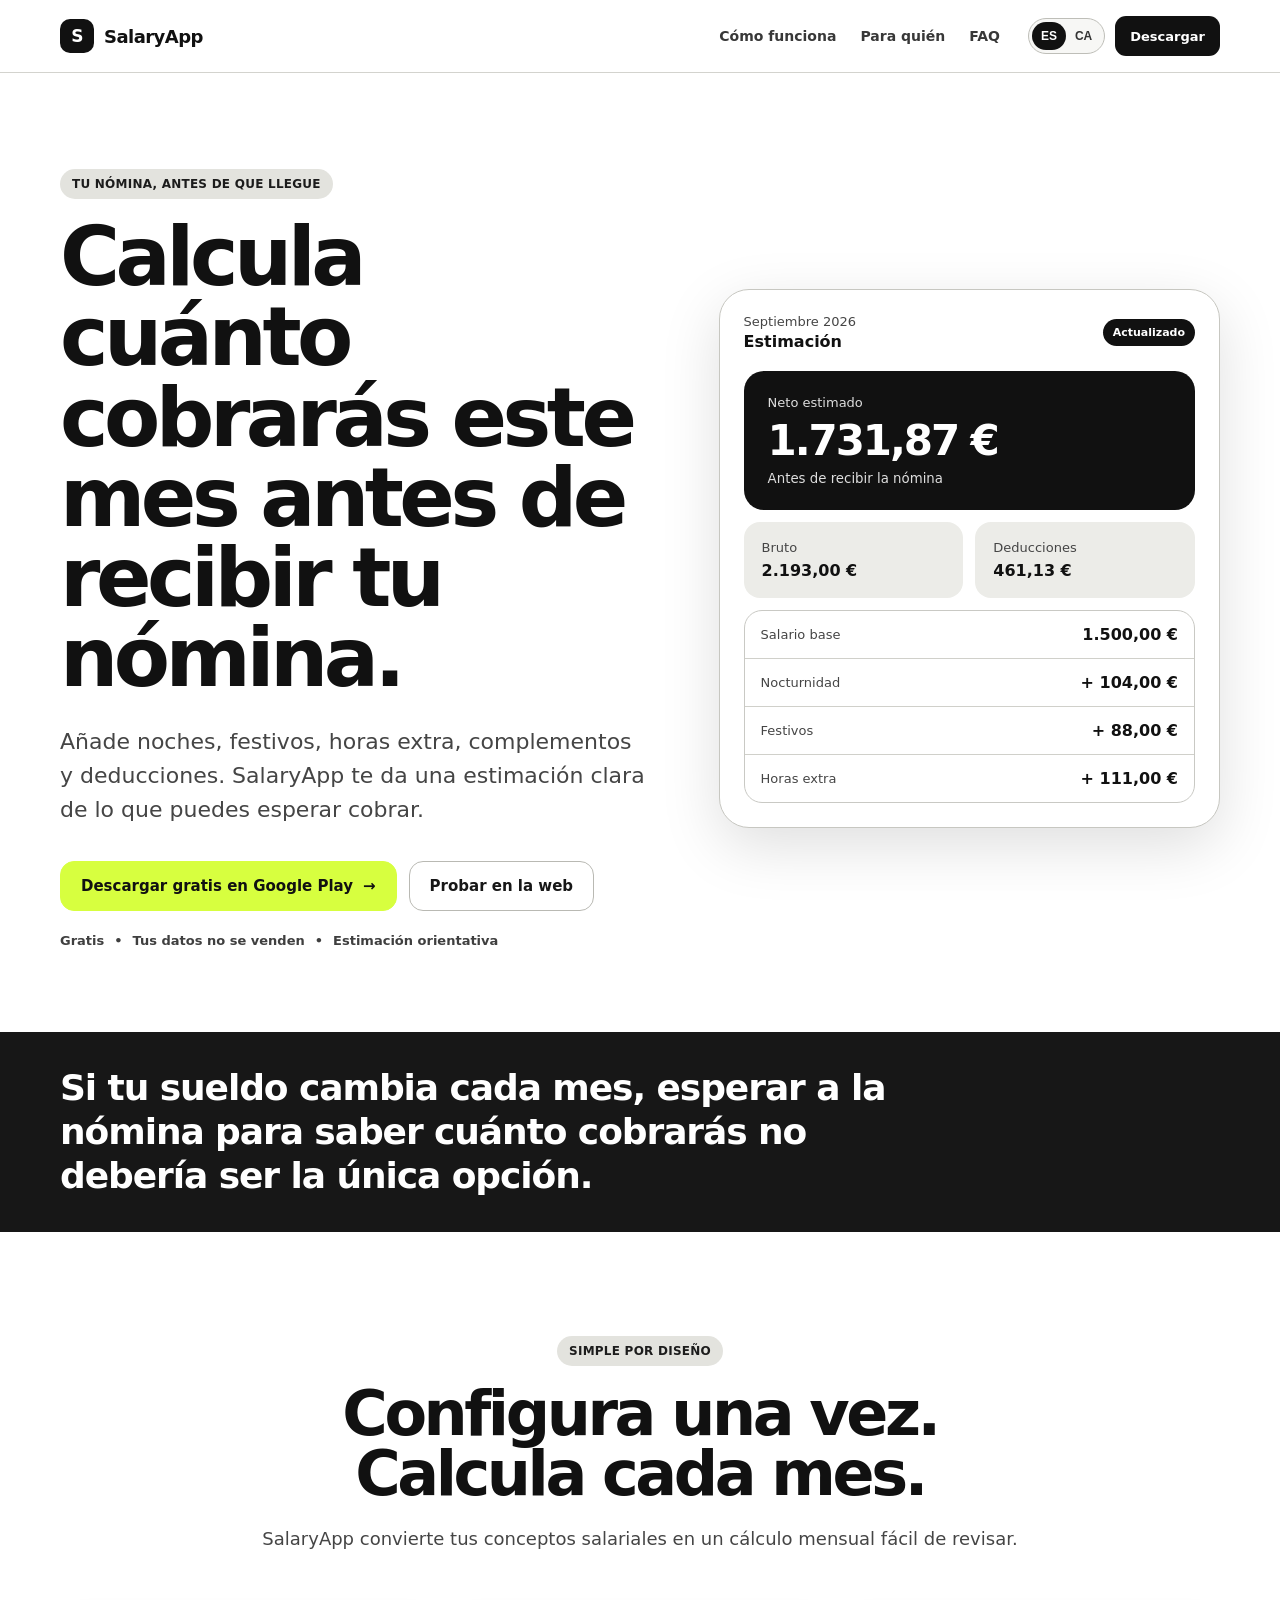
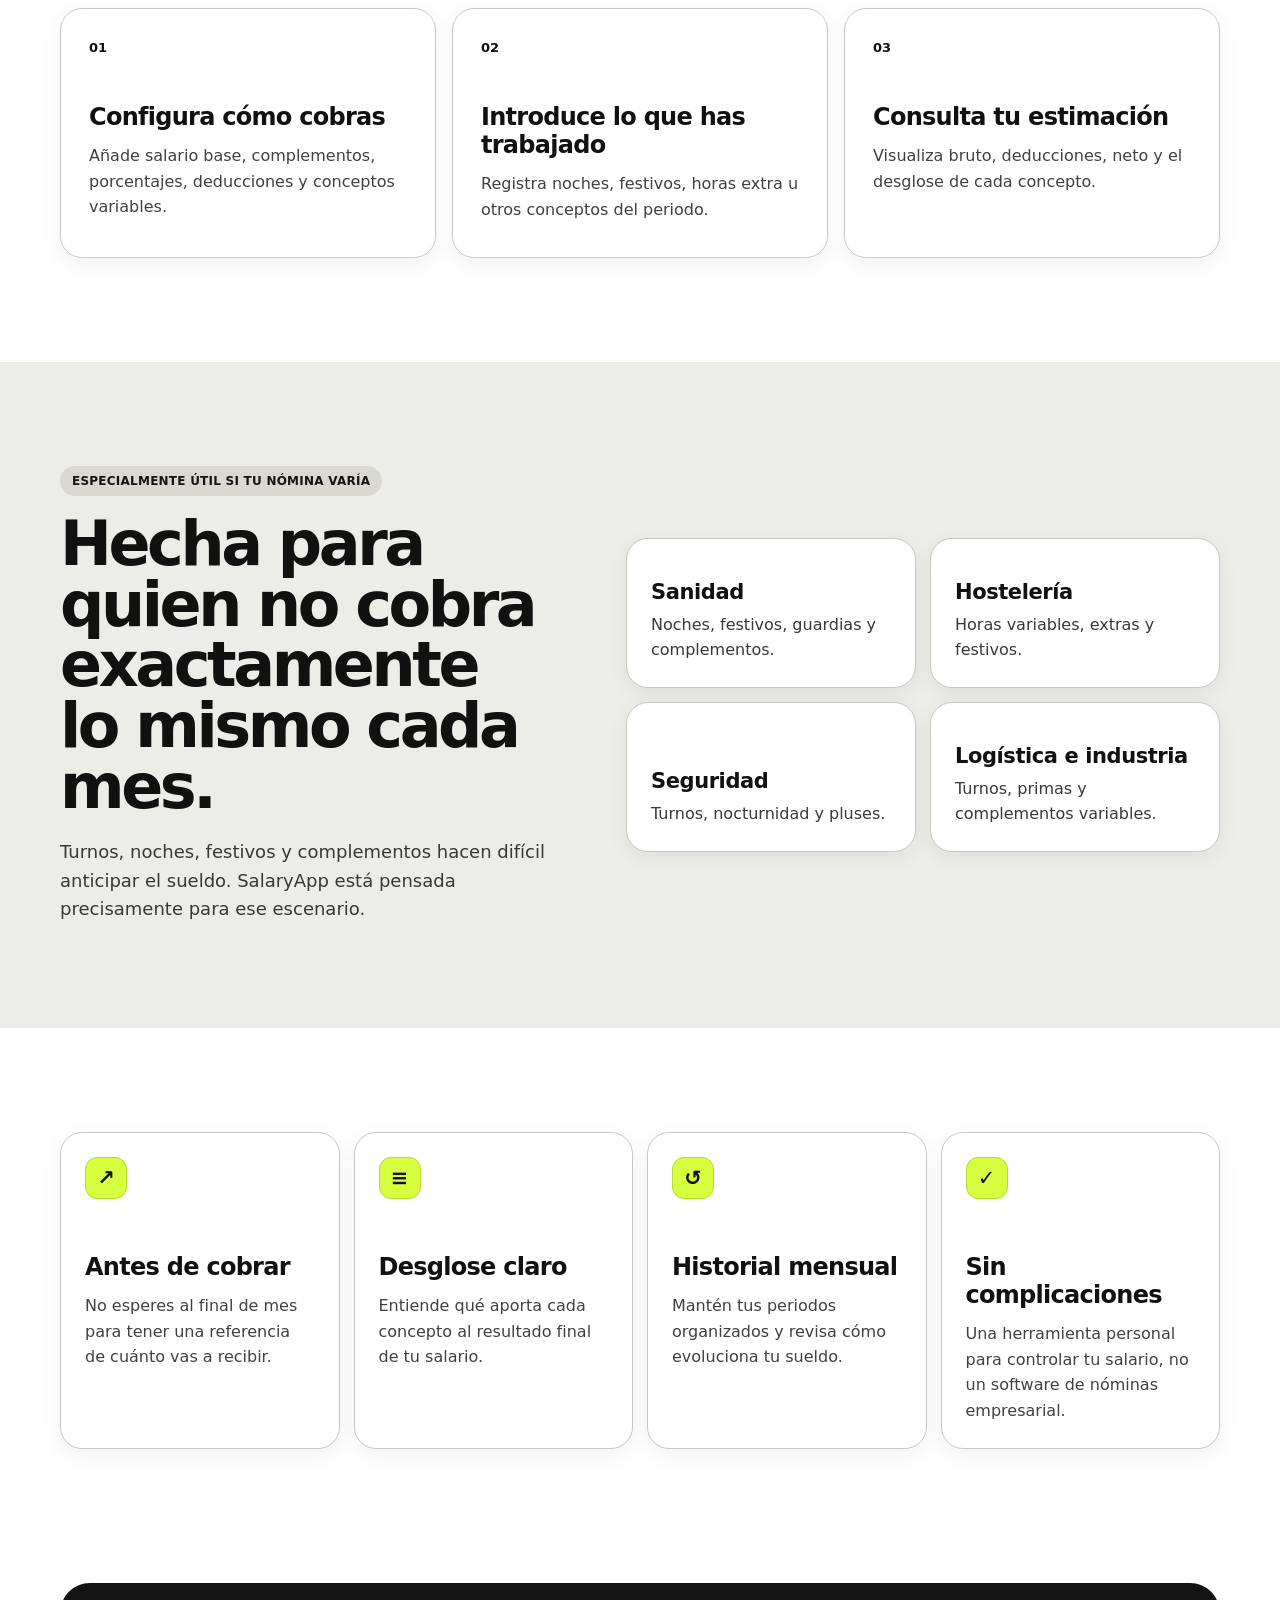
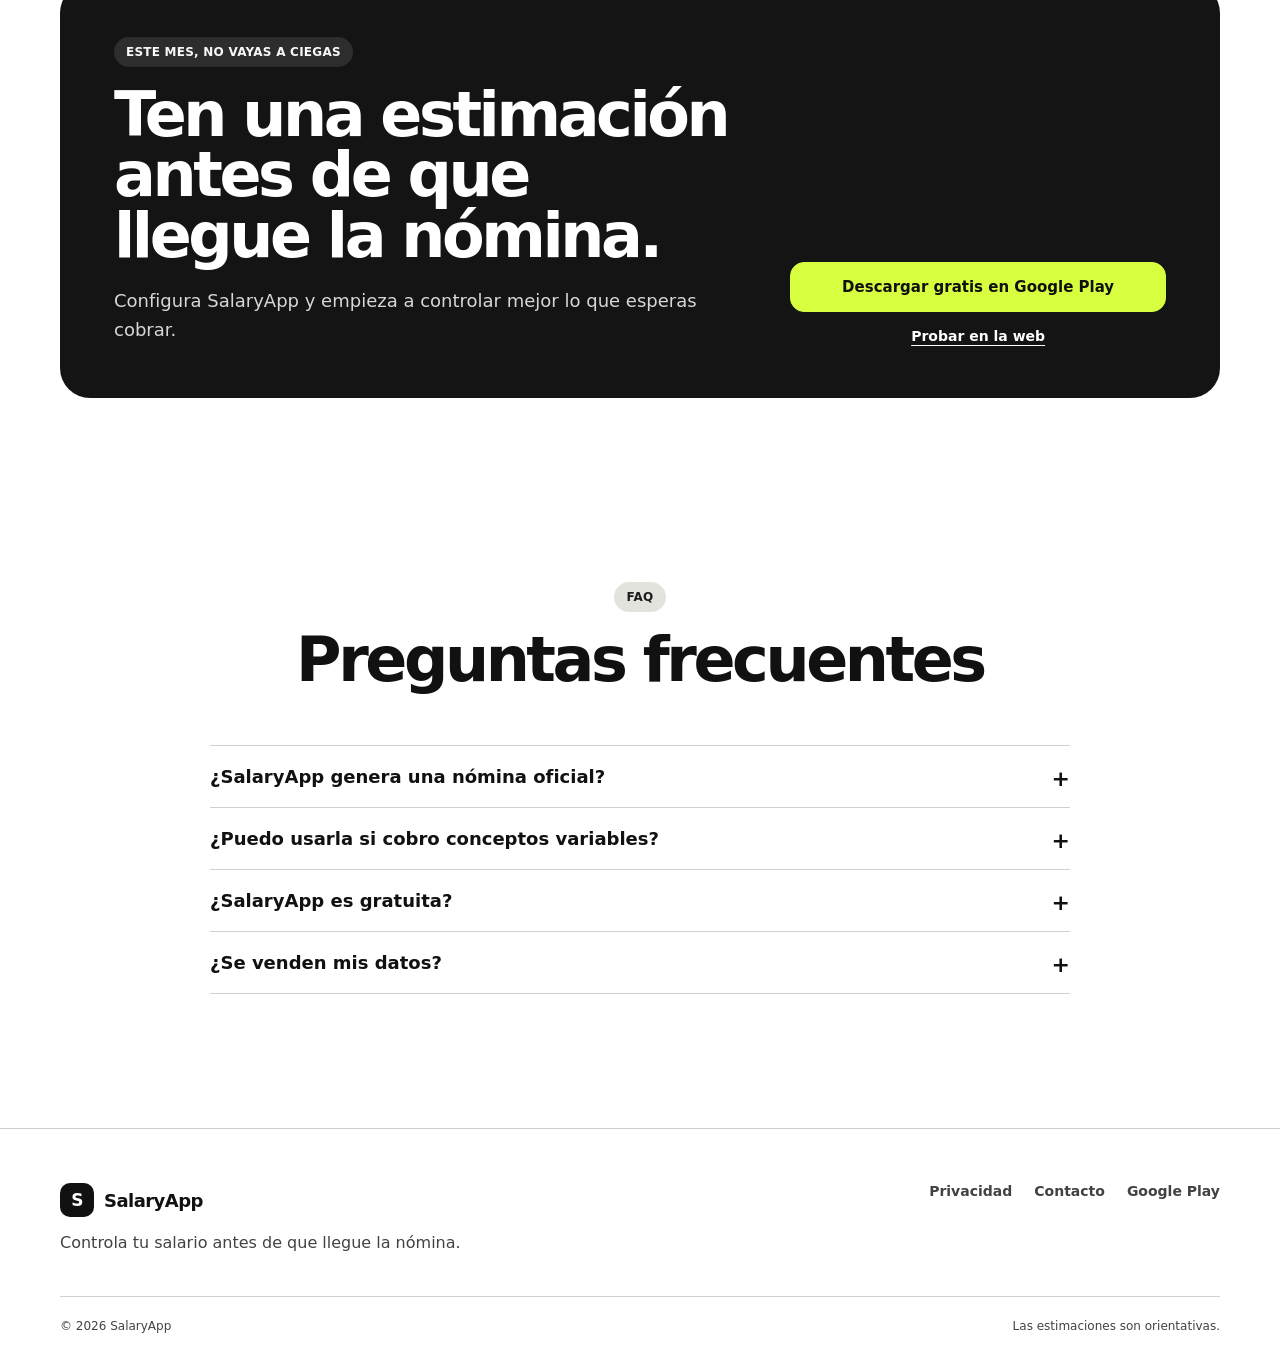
==== commit 1ffb71ff: "feat: add Google Search Console verification" ====
--- a/index.html
+++ b/index.html
@@ -2,6 +2,7 @@
 <html lang="es">
 <head>
   <meta charset="utf-8" />
+  <meta name="google-site-verification" content="gwyCtKHwM9WV3Uau_enndTG1zOH6kAbiO1aLHlfrv2o" />
   <meta name="viewport" content="width=device-width, initial-scale=1" />
   <title>SalaryApp | Calcula cuánto cobrarás antes de recibir tu nómina</title>
   <meta name="description" content="Calcula cuánto cobrarás este mes antes de recibir tu nómina. Controla noches, festivos, horas extra, complementos y deducciones con SalaryApp." />
--- a/styles.css
+++ b/styles.css
@@ -1,14 +1,14 @@
 :root {
   --bg: #ffffff;
   --text: #111111;
-  --muted: #646464;
-  --line: #e7e7e7;
-  --soft: #f6f6f4;
+  --muted: #454545;
+  --line: #d2d2cd;
+  --soft: #eeeeea;
   --card: #ffffff;
-  --accent: #d8ff57;
-  --accent-strong: #c7f53f;
+  --accent: #d7ff3f;
+  --accent-strong: #c4ed32;
   --radius: 22px;
-  --shadow: 0 18px 60px rgba(0,0,0,.08);
+  --shadow: 0 18px 60px rgba(0,0,0,.13);
   --max: 1160px;
 }
 
@@ -50,8 +50,8 @@
   position: sticky;
   top: 0;
   z-index: 50;
-  border-bottom: 1px solid rgba(231,231,231,.85);
-  background: rgba(255,255,255,.9);
+  border-bottom: 1px solid rgba(210,210,205,.96);
+  background: rgba(255,255,255,.97);
   backdrop-filter: blur(18px);
 }
 
@@ -159,8 +159,9 @@
 .button-primary:hover { background: var(--accent-strong); }
 
 .button-secondary {
-  border: 1px solid var(--line);
+  border: 1px solid #b9b9b3;
   background: #fff;
+  color: #171717;
 }
 
 .hero {
@@ -184,8 +185,8 @@
   margin-bottom: 18px;
   padding: 8px 12px;
   border-radius: 999px;
-  background: var(--soft);
-  color: #333;
+  background: #e3e3de;
+  color: #1c1c1c;
   font-size: 12px;
   font-weight: 850;
   letter-spacing: .02em;
@@ -298,7 +299,7 @@
 }
 
 .net-card span,
-.net-card small { color: #bdbdbd; }
+.net-card small { color: #dedede; }
 
 .net-card strong {
   font-size: 42px;
@@ -335,8 +336,8 @@
 .concept-list > div:last-child { border-bottom: 0; }
 
 .problem-strip {
-  background: var(--text);
-  color: #fff;
+  background: #171717;
+  color: #ffffff;
   padding: 34px 0;
 }
 
@@ -480,7 +481,7 @@
   color: #fff;
 }
 
-.final-card p { color: #bcbcbc; }
+.final-card p { color: #d6d6d6; }
 
 .final-actions {
   display: flex;
@@ -530,7 +531,7 @@
 
 details p {
   max-width: 720px;
-  color: var(--muted);
+  color: #414141;
   line-height: 1.65;
 }
 
@@ -606,3 +607,151 @@
   .footer-grid,
   .footer-bottom { flex-direction: column; }
 }
+
+
+/* ================================
+   SalaryApp contrast pass
+   ================================ */
+
+.nav-links {
+  color: #383838;
+  font-weight: 700;
+}
+
+.lang-switch {
+  border-color: #bebeb8;
+  background: #f7f7f5;
+}
+
+.lang-btn {
+  color: #333333;
+}
+
+.trust-row {
+  color: #3f3f3f;
+  font-weight: 700;
+}
+
+.salary-demo {
+  border-color: #c7c7c1;
+}
+
+.demo-kicker,
+.demo-grid span,
+.concept-list span {
+  color: #454545;
+}
+
+.demo-grid > div {
+  background: #ecece8;
+}
+
+.concept-list {
+  border-color: #c9c9c4;
+}
+
+.concept-list > div {
+  border-bottom-color: #d0d0ca;
+}
+
+.section-soft {
+  background: #ecece8;
+}
+
+.section-soft .section-heading p,
+.section-soft .audience-grid span {
+  color: #383838;
+}
+
+.section-soft .section-kicker {
+  background: #d9d9d2;
+  color: #141414;
+}
+
+.step-card,
+.feature-card,
+.audience-grid article {
+  border-color: #c8c8c2;
+  box-shadow: 0 6px 22px rgba(0,0,0,.055);
+}
+
+.step-card p,
+.feature-card p {
+  color: #404040;
+}
+
+.audience-grid article {
+  background: #ffffff;
+}
+
+.audience-grid strong {
+  color: #111111;
+}
+
+.feature-icon {
+  color: #111111;
+  border: 1px solid #b5d92d;
+}
+
+.final-card {
+  background: #141414;
+}
+
+.final-card .section-kicker {
+  background: #2d2d2d;
+  color: #f8f8f8;
+}
+
+.final-card p {
+  color: #d7d7d7;
+}
+
+.footer-grid p,
+.footer-links,
+.footer-bottom {
+  color: #424242;
+}
+
+.footer {
+  border-top-color: #cecec8;
+}
+
+/* Better keyboard accessibility */
+a:focus-visible,
+button:focus-visible,
+summary:focus-visible {
+  outline: 3px solid #111111;
+  outline-offset: 3px;
+}
+
+.final-card a:focus-visible,
+.problem-strip a:focus-visible {
+  outline-color: #ffffff;
+}
+
+/* Better hover feedback without reducing readability */
+.button-secondary:hover {
+  background: #f0f0ec;
+  border-color: #9f9f99;
+}
+
+.nav-links a:hover,
+.footer-links a:hover {
+  color: #000000;
+}
+
+/* High-contrast user preference */
+@media (prefers-contrast: more) {
+  :root {
+    --muted: #2f2f2f;
+    --line: #adada7;
+    --soft: #e7e7e1;
+  }
+
+  .salary-demo,
+  .step-card,
+  .feature-card,
+  .audience-grid article {
+    border-width: 2px;
+  }
+}
